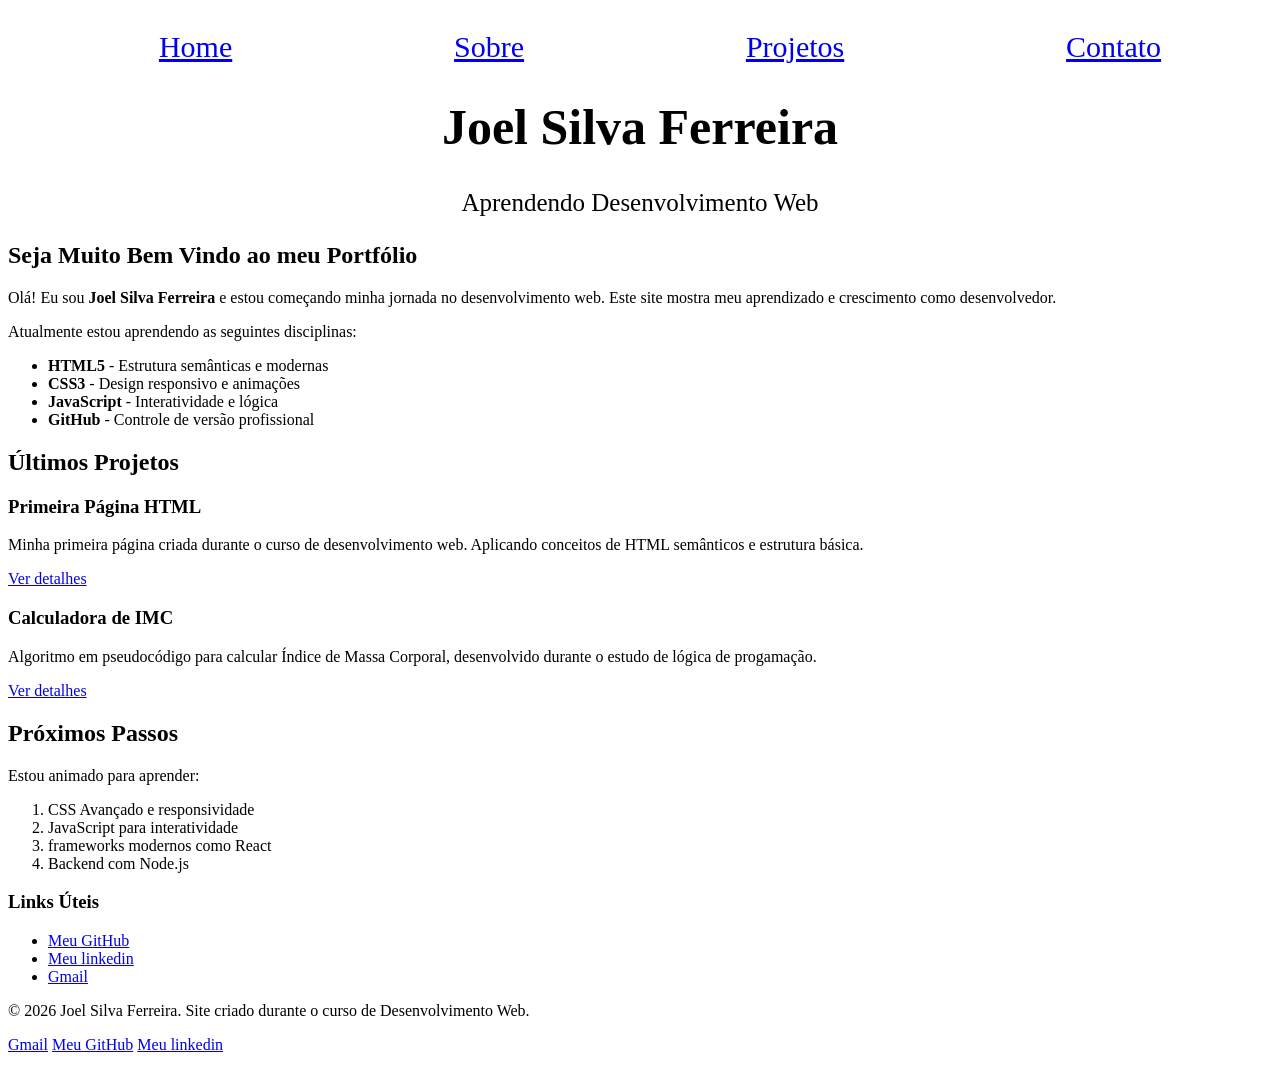
==== index.html @ b9bbbf3c "Add files via upload" ====
<!DOCTYPE html>
<html lang="pt-BR">
<head>
    <meta charset="UTF-8">
    <meta name="viewport" content="width=device-width, initial-scale=1.0">
    <title>Meu portfólio</title>
    <link rel="stylesheet" href="./styles.css">
</head>
<body>
  <header>
   
      <nav>
     <ul>
        <li><a href="index.html">Home</a></li>

        <li><a href="sobre.html">Sobre</a></li>

        <li><a href="projetos.html">Projetos</a></li>

        <li><a href="contato.html">Contato</a></li>

    </ul>
   </nav>
   
    <h1>Joel Silva Ferreira</h1>
    <p>Aprendendo Desenvolvimento Web</p>
  </header>
  
  <main>
    <section class="portfolio">
        <h2>Seja Muito Bem Vindo ao meu Portfólio</h2>
        <p>Olá! Eu sou <strong>Joel Silva Ferreira</strong> e estou começando minha jornada no desenvolvimento web. Este site mostra meu aprendizado e crescimento como desenvolvedor.</p>
        
        <p>Atualmente estou aprendendo as seguintes disciplinas:</p>
        <ul>
            <li><strong>HTML5</strong> - Estrutura semânticas e modernas</li>

            <li><strong>CSS3</strong> - Design responsivo e animações</li>

            <li><strong>JavaScript</strong> - Interatividade e lógica</li>

            <li><strong>GitHub</strong> - Controle de versão profissional</li>
        </ul>
    </section>

    <section>
        <h2>Últimos Projetos</h2>
        <article>
            <h3>Primeira Página HTML</h3>
            <p>Minha primeira página criada durante o curso de desenvolvimento web. Aplicando conceitos de HTML semânticos e estrutura básica.</p>
           
            <p><a href="projetos.html#projeto1">Ver detalhes</a></p>
        </article>
        <article>
            <h3>Calculadora de IMC</h3>
            <p>Algoritmo em pseudocódigo para calcular Índice de Massa Corporal, desenvolvido durante o estudo de lógica de progamação.</p>
            <p><a href="projetos.html#projetos2">Ver detalhes</a></p>
        </article>
    </section>
    <section>
        <h2>Próximos Passos</h2>
        <p>Estou animado para aprender:</p>
        <ol>
            <li>CSS Avançado e responsividade</li>
            <li>JavaScript para interatividade</li>
            <li>frameworks modernos como React</li>
            <li>Backend com Node.js</li>
        </ol>
    </section>
  </main>
  <aside>
    <h3>Links Úteis</h3>
    <nav>
        <ul>
            <li><a href="https://github.com/joel-silva-design" target="_blank">Meu GitHub</a></li>

            <li><a href="https://www.linkedin.com/in/joel-silva-778545225/" target="_blank">Meu linkedin</a></li>
           
            <li> <a href="mailto:joel09.silva.js@gmailcom" target="_blank">Gmail</a></li>
        </ul>
    </nav>
  </aside>
  <footer>
    <p>&copy; 2026 Joel Silva Ferreira. Site criado durante o curso de Desenvolvimento Web.</p>
    <p>
        <a href="mailto:joel09.silva.js@gmailcom" target="_blank">Gmail</a>
       
        <a href="https://github.com/joel-silva-design" target="_blank">Meu GitHub</a>

        <a href="https://www.linkedin.com/in/joel-silva-778545225/" target="_blank">Meu linkedin</a>
    </p>
  </footer>
</body>
</html>
---- styles.css ----
header h1{
    display: flex;
    justify-content: center;
    font-size: 50px;
    border-top: 5px;
}
header p{
    display: flex;
    justify-content: center;
    font-size: 25px;
}

header ul{
    display: flex;
    justify-content: space-around;
    font-size: 30px;
    :hover{color: red;}
    list-style: none;
    
}
.portfolio ul{
  display: flex;
  flex-direction: column;
}
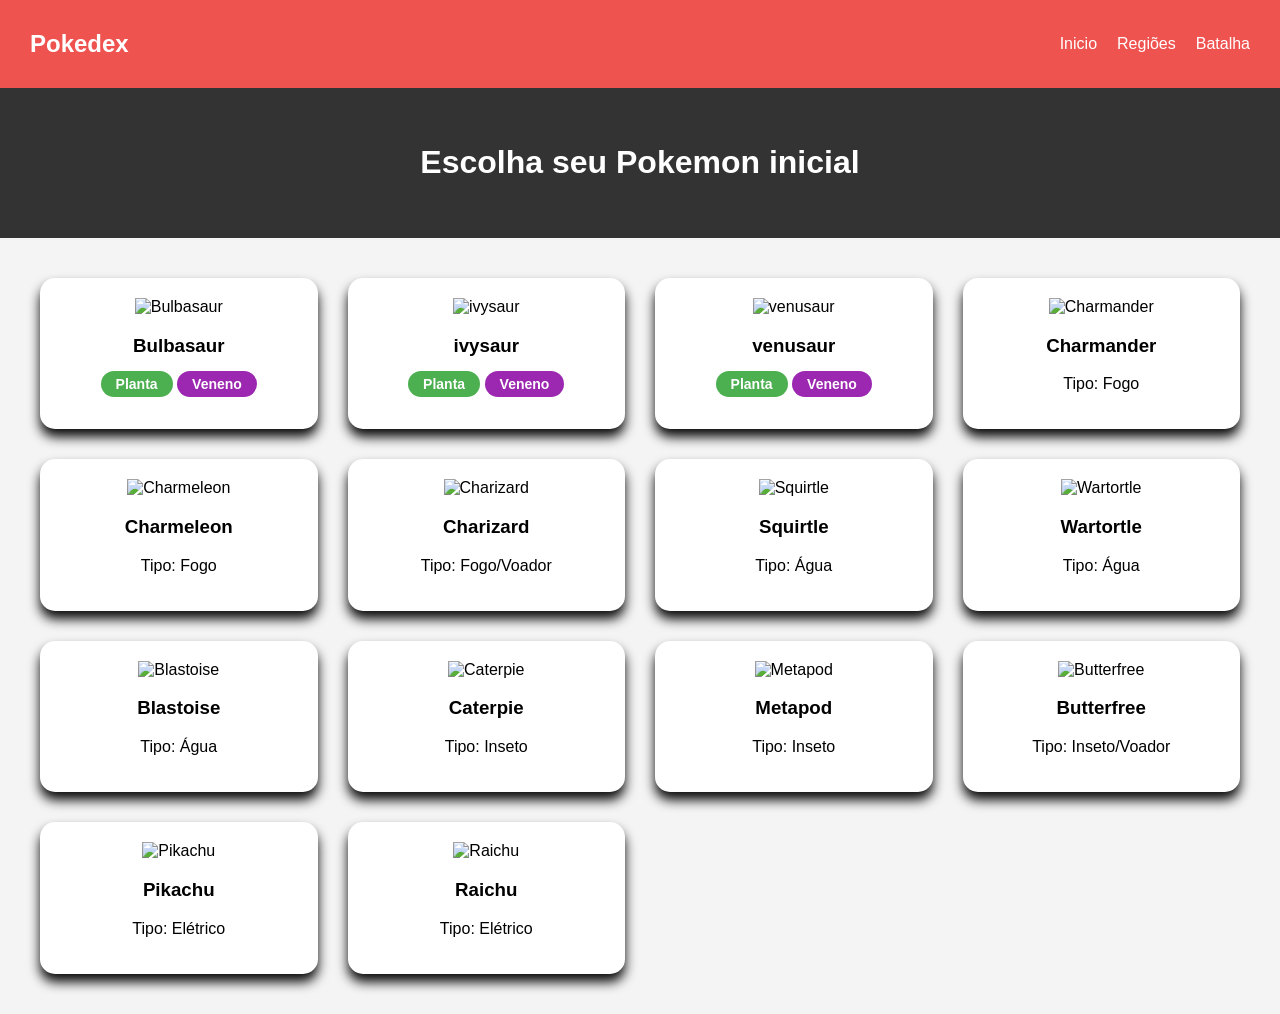
==== commit 9670ab54: "Add files via upload" ====
--- a/index.html
+++ b/index.html
@@ -3,92 +3,120 @@
 <head>
     <meta charset="UTF-8">
     <meta name="viewport" content="width=device-width, initial-scale=1.0">
-    <title>Meu portfólio</title>
+    <title>Minha Pokedex</title>
     <link rel="stylesheet" href="./styles.css">
 </head>
 <body>
-  <header>
-   
-      <nav>
-     <ul>
-        <li><a href="index.html">Home</a></li>
-
-        <li><a href="sobre.html">Sobre</a></li>
-
-        <li><a href="projetos.html">Projetos</a></li>
-
-        <li><a href="contato.html">Contato</a></li>
-
-    </ul>
-   </nav>
-   
-    <h1>Joel Silva Ferreira</h1>
-    <p>Aprendendo Desenvolvimento Web</p>
-  </header>
-  
-  <main>
-    <section class="portfolio">
-        <h2>Seja Muito Bem Vindo ao meu Portfólio</h2>
-        <p>Olá! Eu sou <strong>Joel Silva Ferreira</strong> e estou começando minha jornada no desenvolvimento web. Este site mostra meu aprendizado e crescimento como desenvolvedor.</p>
-        
-        <p>Atualmente estou aprendendo as seguintes disciplinas:</p>
+    <nav class="menu">
+    <H2>Pokedex</H2>
         <ul>
-            <li><strong>HTML5</strong> - Estrutura semânticas e modernas</li>
-
-            <li><strong>CSS3</strong> - Design responsivo e animações</li>
-
-            <li><strong>JavaScript</strong> - Interatividade e lógica</li>
-
-            <li><strong>GitHub</strong> - Controle de versão profissional</li>
-        </ul>
-    </section>
-
-    <section>
-        <h2>Últimos Projetos</h2>
-        <article>
-            <h3>Primeira Página HTML</h3>
-            <p>Minha primeira página criada durante o curso de desenvolvimento web. Aplicando conceitos de HTML semânticos e estrutura básica.</p>
-           
-            <p><a href="projetos.html#projeto1">Ver detalhes</a></p>
-        </article>
-        <article>
-            <h3>Calculadora de IMC</h3>
-            <p>Algoritmo em pseudocódigo para calcular Índice de Massa Corporal, desenvolvido durante o estudo de lógica de progamação.</p>
-            <p><a href="projetos.html#projetos2">Ver detalhes</a></p>
-        </article>
-    </section>
-    <section>
-        <h2>Próximos Passos</h2>
-        <p>Estou animado para aprender:</p>
-        <ol>
-            <li>CSS Avançado e responsividade</li>
-            <li>JavaScript para interatividade</li>
-            <li>frameworks modernos como React</li>
-            <li>Backend com Node.js</li>
-        </ol>
-    </section>
-  </main>
-  <aside>
-    <h3>Links Úteis</h3>
-    <nav>
-        <ul>
-            <li><a href="https://github.com/joel-silva-design" target="_blank">Meu GitHub</a></li>
-
-            <li><a href="https://www.linkedin.com/in/joel-silva-778545225/" target="_blank">Meu linkedin</a></li>
-           
-            <li> <a href="mailto:joel09.silva.js@gmailcom" target="_blank">Gmail</a></li>
+            <li>Inicio</li>
+            <li>Regiões</li>
+            <li>Batalha</li>
         </ul>
     </nav>
-  </aside>
-  <footer>
-    <p>&copy; 2026 Joel Silva Ferreira. Site criado durante o curso de Desenvolvimento Web.</p>
-    <p>
-        <a href="mailto:joel09.silva.js@gmailcom" target="_blank">Gmail</a>
-       
-        <a href="https://github.com/joel-silva-design" target="_blank">Meu GitHub</a>
 
-        <a href="https://www.linkedin.com/in/joel-silva-778545225/" target="_blank">Meu linkedin</a>
-    </p>
-  </footer>
+    <header class="capa">
+        <h1>Escolha seu Pokemon 
+            inicial</h1>
+    </header>
+
+    <main class="galeria-pokemon">
+
+        <div class="cartao">
+            <img src="https://raw.githubusercontent.com/PokeAPI/sprites/master/sprites/pokemon/other/official-artwork/1.png" alt="Bulbasaur" width="150">
+            <h3>Bulbasaur</h3>
+            <div class="Tipos">
+                <span class="badge planta">Planta</span>
+                <span class="badge veneno">Veneno</span>
+            </div>
+        </div>
+        
+        <div class="cartao evolucao">
+            <img src="https://raw.githubusercontent.com/PokeAPI/sprites/master/sprites/pokemon/other/official-artwork/2.png" alt="ivysaur" width="150">
+            <h3>ivysaur</h3>
+              <div class="Tipos">
+                <span class="badge planta">Planta</span>
+                <span class="badge veneno">Veneno</span>
+            </div>
+
+        </div>
+
+        <div class="cartao evolucao">
+            <img src="https://raw.githubusercontent.com/PokeAPI/sprites/master/sprites/pokemon/other/official-artwork/3.png" alt="venusaur" width="150">
+            <h3>venusaur</h3>
+              <div class="Tipos">
+                <span class="badge planta">Planta</span>
+                <span class="badge veneno">Veneno</span>
+            </div>
+        </div>
+
+        <div class="cartao">
+            <img src="https://raw.githubusercontent.com/PokeAPI/sprites/master/sprites/pokemon/other/official-artwork/4.png" alt="Charmander" width="150">
+            <h3>Charmander</h3>
+            <p>Tipo: Fogo</p>
+        </div>
+
+        <div class="cartao">
+            <img src="https://raw.githubusercontent.com/PokeAPI/sprites/master/sprites/pokemon/other/official-artwork/5.png" alt="Charmeleon" width="150">
+            <h3>Charmeleon</h3>
+            <p>Tipo: Fogo</p>
+        </div>
+
+        <div class="cartao">
+            <img src="https://raw.githubusercontent.com/PokeAPI/sprites/master/sprites/pokemon/other/official-artwork/6.png" alt="Charizard" width="150">
+            <h3>Charizard</h3>
+            <p>Tipo: Fogo/Voador</p>
+        </div>
+
+        <div class="cartao">
+            <img src="https://raw.githubusercontent.com/PokeAPI/sprites/master/sprites/pokemon/other/official-artwork/7.png" alt="Squirtle" width="150">
+            <h3>Squirtle</h3>
+            <p>Tipo: Água</p>
+        </div>
+
+        <div class="cartao">
+            <img src="https://raw.githubusercontent.com/PokeAPI/sprites/master/sprites/pokemon/other/official-artwork/8.png" alt="Wartortle" width="150">
+            <h3>Wartortle</h3>
+            <p>Tipo: Água</p>
+        </div>
+
+        <div class="cartao">
+            <img src="https://raw.githubusercontent.com/PokeAPI/sprites/master/sprites/pokemon/other/official-artwork/9.png" alt="Blastoise" width="150">
+            <h3>Blastoise</h3>
+            <p>Tipo: Água</p>
+        </div>
+
+        <div class="cartao">
+            <img src="https://raw.githubusercontent.com/PokeAPI/sprites/master/sprites/pokemon/other/official-artwork/10.png" alt="Caterpie" width="150">
+            <h3>Caterpie</h3>
+            <p>Tipo: Inseto</p>
+        </div>
+
+        <div class="cartao">
+            <img src="https://raw.githubusercontent.com/PokeAPI/sprites/master/sprites/pokemon/other/official-artwork/11.png" alt="Metapod" width="150">
+            <h3>Metapod</h3>
+            <p>Tipo: Inseto</p>
+        </div>
+
+        <div class="cartao">
+            <img src="https://raw.githubusercontent.com/PokeAPI/sprites/master/sprites/pokemon/other/official-artwork/12.png" alt="Butterfree" width="150">
+            <h3>Butterfree</h3>
+            <p>Tipo: Inseto/Voador</p>
+        </div>
+
+        <div class="cartao">
+            <img src="https://raw.githubusercontent.com/PokeAPI/sprites/master/sprites/pokemon/other/official-artwork/25.png" alt="Pikachu" width="150">
+            <h3>Pikachu</h3>
+            <p>Tipo: Elétrico</p>
+        </div>
+
+        <div class="cartao">
+            <img src="https://raw.githubusercontent.com/PokeAPI/sprites/master/sprites/pokemon/other/official-artwork/26.png" alt="Raichu" width="150">
+            <h3>Raichu</h3>
+            <p>Tipo: Elétrico</p>
+        </div>
+
+    </main>
 </body>
 </html>
--- a/styles.css
+++ b/styles.css
@@ -1,24 +1,67 @@
-header h1{
+body{
+    font-family: Arial, Helvetica, sans-serif;
+    margin: 0;
+    background-color: #f4f4f4;
+}
+.menu {
+    background-color: #ef5350;
+    color:white;
+    padding: 10px 30px;
+    display: flex;
+    justify-content: space-between;
+    align-items: center;
+}
+
+.menu ul {
+    display: flex;
+    gap: 20px;
+    list-style: none;
+}
+
+.capa {
+    background-color: #333;
+    color: white;
+    height: 150px;
     display: flex;
     justify-content: center;
-    font-size: 50px;
-    border-top: 5px;
+    align-items: center;
 }
-header p{
+
+.galeria-pokemon {
+    padding: 40px;
+    display: grid;
+    grid-template-columns: repeat(auto-fit, minmax(250px, 1fr));
+    gap: 30px;
+}
+
+.cartao {
+    background-color: white;
+    border-radius: 15px;
+    padding: 20px;
+    text-align: center;
+    box-shadow: 0 8px 12px rgba(10, 10, 10, 1);
+   
+}
+
+.tipos {
     display: flex;
     justify-content: center;
-    font-size: 25px;
+    gap: 10px;
+    margin-top: 15px;
 }
 
-header ul{
-    display: flex;
-    justify-content: space-around;
-    font-size: 30px;
-    :hover{color: red;}
-    list-style: none;
-    
+.badge {
+    padding: 5px 15px;
+    border-radius: 20px;
+    color: white;
+    font-size: 14px;
+    font-weight: bold;
 }
-.portfolio ul{
-  display: flex;
-  flex-direction: column;
-} +
+.planta {
+    background-color: #4CAF50;
+}
+
+.veneno {
+    background-color: #9C27B0;
+}
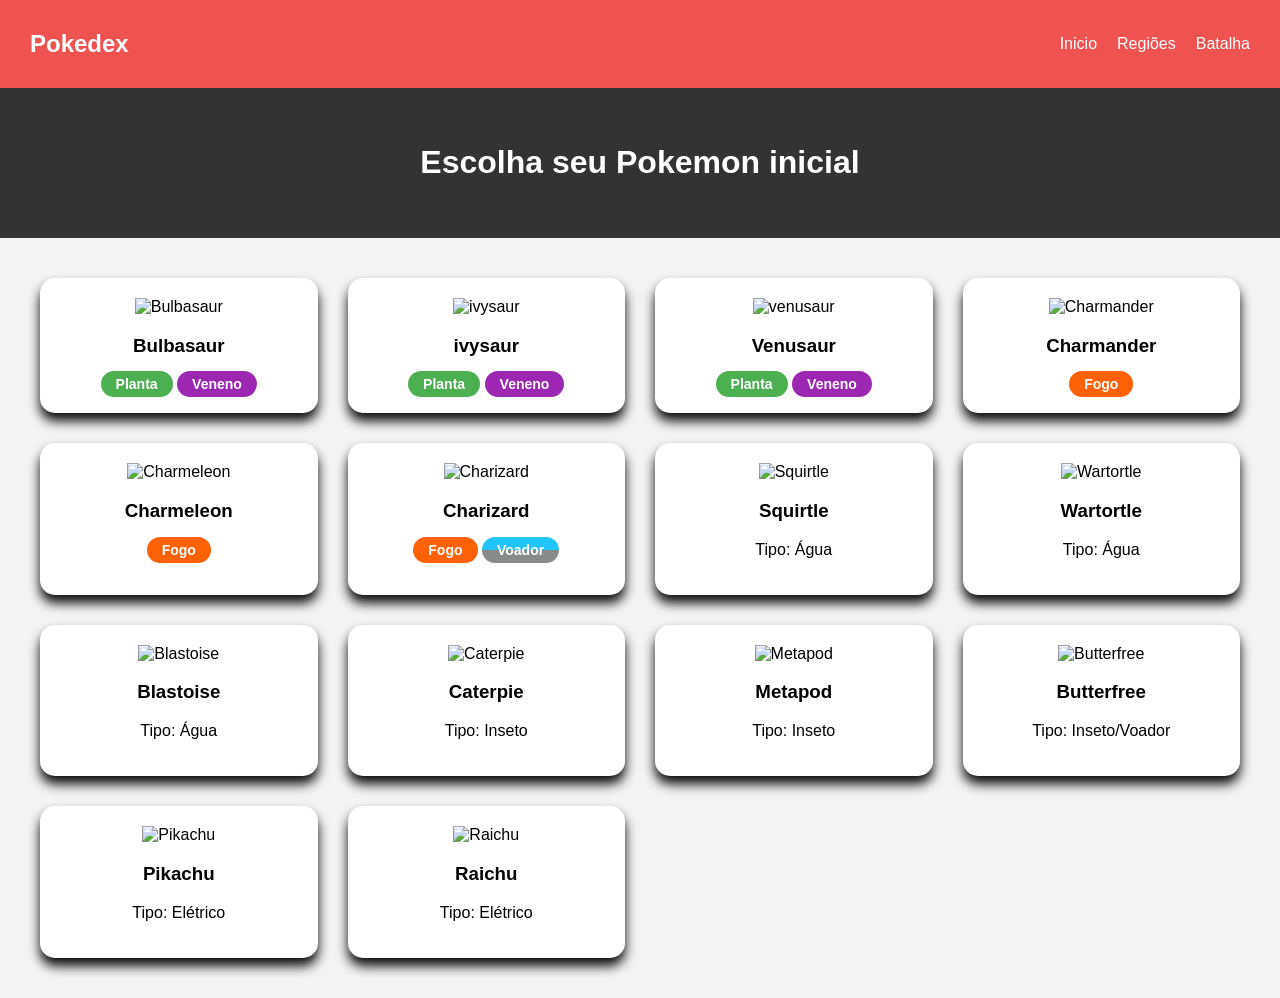
==== commit 9555f572: "Add files via upload" ====
--- a/index.html
+++ b/index.html
@@ -44,7 +44,7 @@
 
         <div class="cartao evolucao">
             <img src="https://raw.githubusercontent.com/PokeAPI/sprites/master/sprites/pokemon/other/official-artwork/3.png" alt="venusaur" width="150">
-            <h3>venusaur</h3>
+            <h3>Venusaur</h3>
               <div class="Tipos">
                 <span class="badge planta">Planta</span>
                 <span class="badge veneno">Veneno</span>
@@ -54,19 +54,26 @@
         <div class="cartao">
             <img src="https://raw.githubusercontent.com/PokeAPI/sprites/master/sprites/pokemon/other/official-artwork/4.png" alt="Charmander" width="150">
             <h3>Charmander</h3>
-            <p>Tipo: Fogo</p>
+            <div class="Tipos">
+                <span class="badge fogo">Fogo</span>
+            </div>
         </div>
 
         <div class="cartao">
             <img src="https://raw.githubusercontent.com/PokeAPI/sprites/master/sprites/pokemon/other/official-artwork/5.png" alt="Charmeleon" width="150">
             <h3>Charmeleon</h3>
-            <p>Tipo: Fogo</p>
+            <div class="Tipos">
+                <span class="badge fogo">Fogo</span>
+            </div>
         </div>
 
         <div class="cartao">
             <img src="https://raw.githubusercontent.com/PokeAPI/sprites/master/sprites/pokemon/other/official-artwork/6.png" alt="Charizard" width="150">
             <h3>Charizard</h3>
-            <p>Tipo: Fogo/Voador</p>
+            <div class="Tipos">
+                <span class="badge fogo">Fogo</span>
+                <span class="badge voador">Voador</span>
+            </div>
         </div>
 
         <div class="cartao">
--- a/styles.css
+++ b/styles.css
@@ -64,4 +64,12 @@
 
 .veneno {
     background-color: #9C27B0;
-}+}
+
+.fogo {
+    background-color: #ff6106;
+}
+
+.voador{
+     background: linear-gradient(to bottom, #21c5f7 50%, #898a8a 50%);
+}
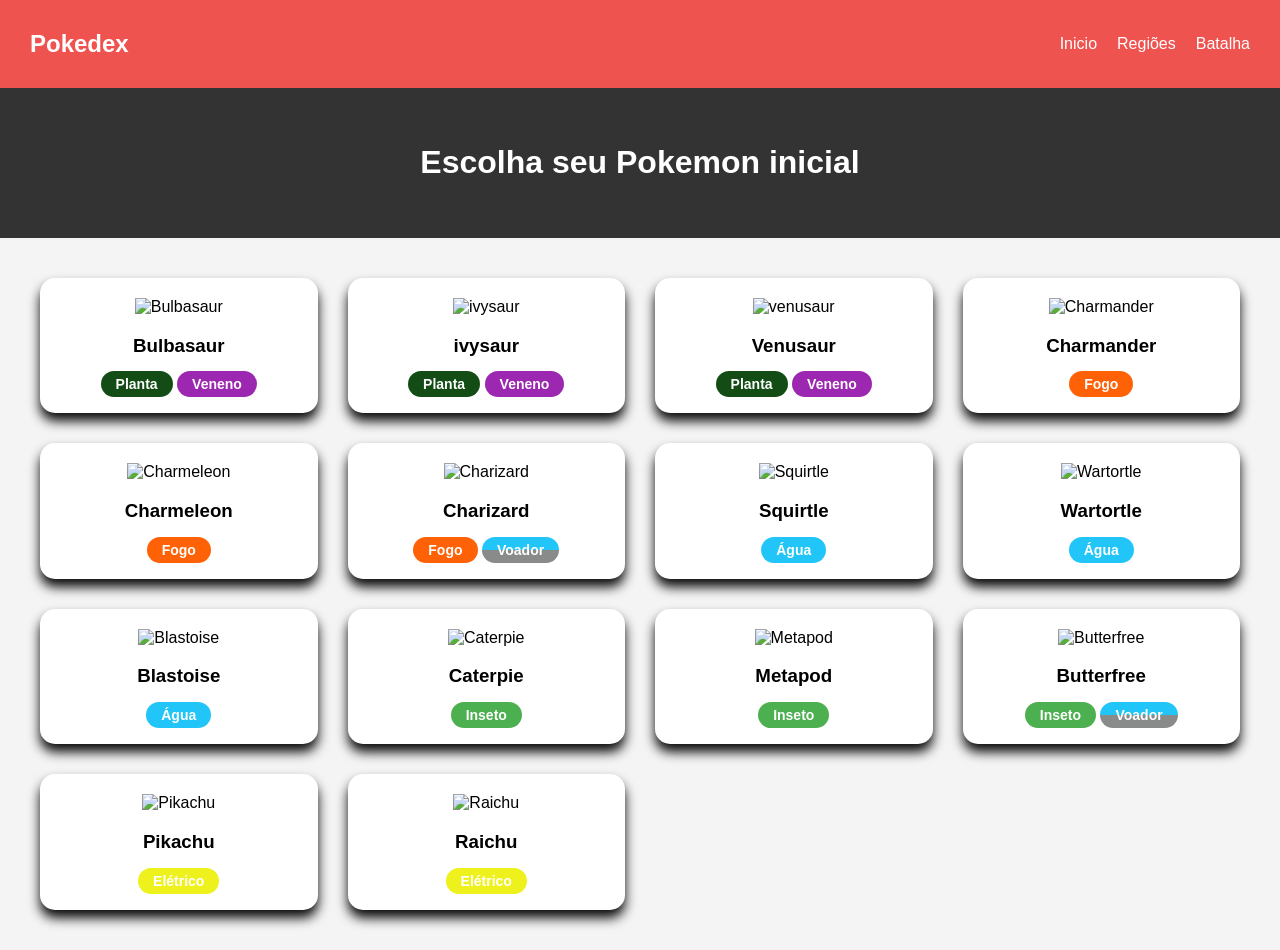
==== commit 7c7ea2ed: "Add files via upload" ====
--- a/index.html
+++ b/index.html
@@ -22,7 +22,7 @@
     </header>
 
     <main class="galeria-pokemon">
-
+    
         <div class="cartao">
             <img src="https://raw.githubusercontent.com/PokeAPI/sprites/master/sprites/pokemon/other/official-artwork/1.png" alt="Bulbasaur" width="150">
             <h3>Bulbasaur</h3>
@@ -79,49 +79,64 @@
         <div class="cartao">
             <img src="https://raw.githubusercontent.com/PokeAPI/sprites/master/sprites/pokemon/other/official-artwork/7.png" alt="Squirtle" width="150">
             <h3>Squirtle</h3>
-            <p>Tipo: Água</p>
+            <div class="Tipos">
+                <span class="badge agua">Água</span>
+            </div>
         </div>
 
         <div class="cartao">
             <img src="https://raw.githubusercontent.com/PokeAPI/sprites/master/sprites/pokemon/other/official-artwork/8.png" alt="Wartortle" width="150">
             <h3>Wartortle</h3>
-            <p>Tipo: Água</p>
+            <div class="Tipos">
+                <span class="badge agua">Água</span>
+            </div>
         </div>
 
         <div class="cartao">
             <img src="https://raw.githubusercontent.com/PokeAPI/sprites/master/sprites/pokemon/other/official-artwork/9.png" alt="Blastoise" width="150">
             <h3>Blastoise</h3>
-            <p>Tipo: Água</p>
+            <div class="Tipos">
+                <span class="badge agua">Água</span>
+            </div>
         </div>
 
         <div class="cartao">
             <img src="https://raw.githubusercontent.com/PokeAPI/sprites/master/sprites/pokemon/other/official-artwork/10.png" alt="Caterpie" width="150">
             <h3>Caterpie</h3>
-            <p>Tipo: Inseto</p>
+            <div class="Tipos">
+                <span class="badge inseto">Inseto</span>
+            </div>
         </div>
 
         <div class="cartao">
             <img src="https://raw.githubusercontent.com/PokeAPI/sprites/master/sprites/pokemon/other/official-artwork/11.png" alt="Metapod" width="150">
             <h3>Metapod</h3>
-            <p>Tipo: Inseto</p>
+            <div class="Tipos">
+                <span class="badge inseto">Inseto</span>
+            </div>
         </div>
 
         <div class="cartao">
             <img src="https://raw.githubusercontent.com/PokeAPI/sprites/master/sprites/pokemon/other/official-artwork/12.png" alt="Butterfree" width="150">
             <h3>Butterfree</h3>
-            <p>Tipo: Inseto/Voador</p>
+            <div class="Tipos">
+                <span class="badge inseto">Inseto</span>
+                <span class="badge voador">Voador</span>
+            </div>
         </div>
 
         <div class="cartao">
             <img src="https://raw.githubusercontent.com/PokeAPI/sprites/master/sprites/pokemon/other/official-artwork/25.png" alt="Pikachu" width="150">
             <h3>Pikachu</h3>
-            <p>Tipo: Elétrico</p>
+            <div class="Tipos">
+                <span class="badge eletrico">Elétrico</span>
+            </div>
         </div>
 
         <div class="cartao">
             <img src="https://raw.githubusercontent.com/PokeAPI/sprites/master/sprites/pokemon/other/official-artwork/26.png" alt="Raichu" width="150">
             <h3>Raichu</h3>
-            <p>Tipo: Elétrico</p>
+            <span class="badge eletrico">Elétrico</span>
         </div>
 
     </main>
--- a/styles.css
+++ b/styles.css
@@ -40,7 +40,6 @@
     padding: 20px;
     text-align: center;
     box-shadow: 0 8px 12px rgba(10, 10, 10, 1);
-   
 }
 
 .tipos {
@@ -59,7 +58,7 @@
 }
 
 .planta {
-    background-color: #4CAF50;
+    background-color: #134d15;
 }
 
 .veneno {
@@ -73,3 +72,15 @@
 .voador{
      background: linear-gradient(to bottom, #21c5f7 50%, #898a8a 50%);
 }
+
+.agua{
+    background-color: #21c5f7;
+}
+
+.inseto{
+    background-color: #4CAF50;
+}
+
+.eletrico{
+    background-color: #eef11b;
+}
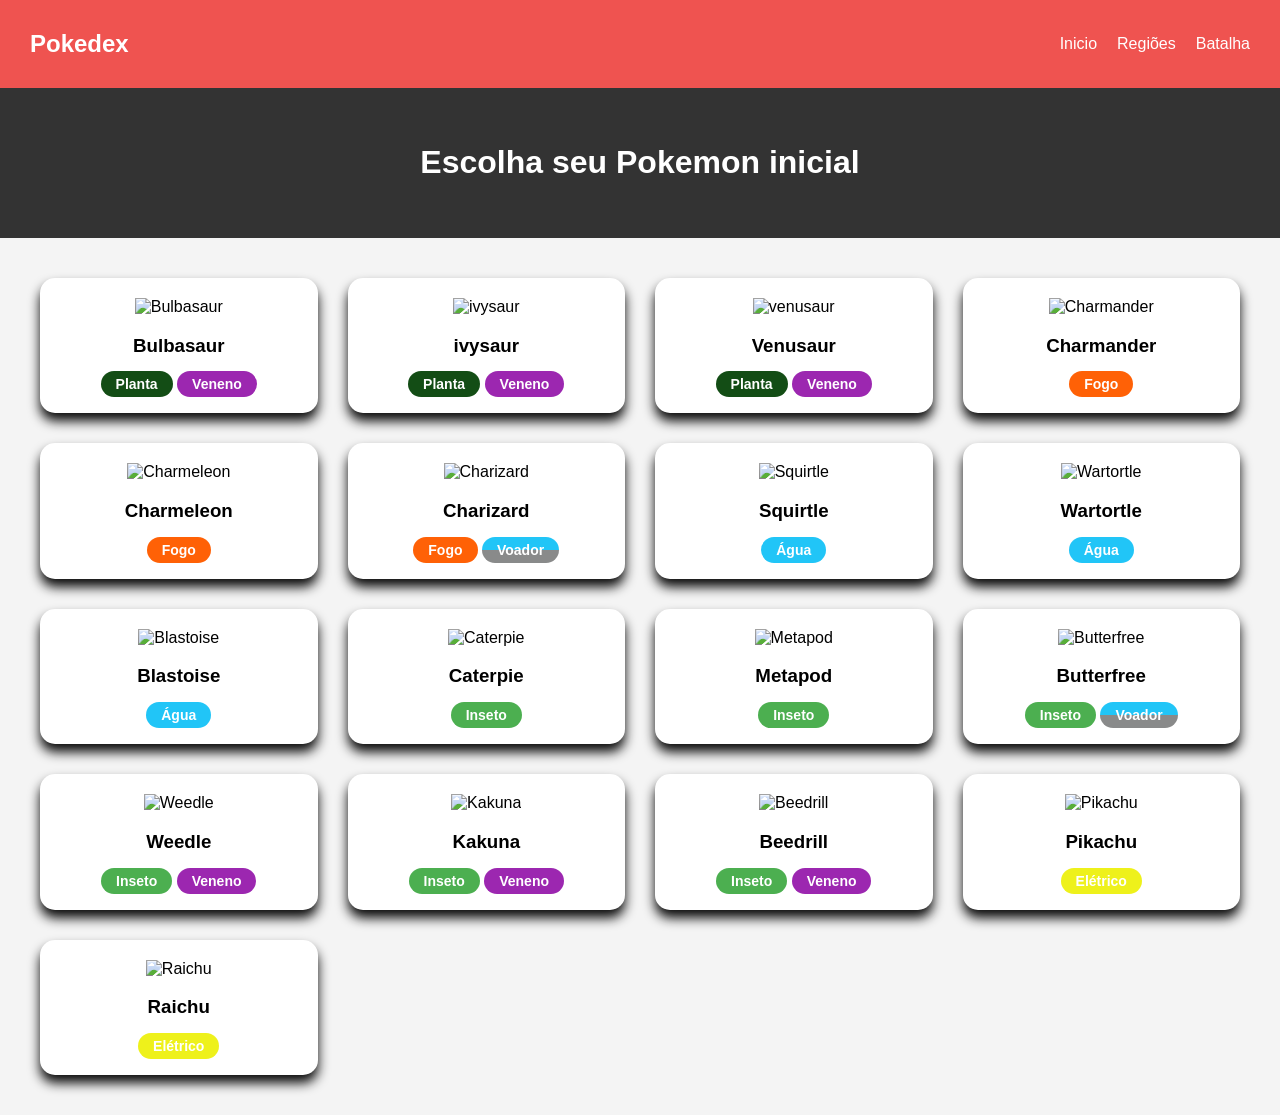
==== commit 8c8ce9ee: "Add files via upload" ====
--- a/index.html
+++ b/index.html
@@ -13,7 +13,7 @@
             <li>Inicio</li>
             <li>Regiões</li>
             <li>Batalha</li>
-        </ul>
+        </ul> 
     </nav>
 
     <header class="capa">
@@ -22,7 +22,6 @@
     </header>
 
     <main class="galeria-pokemon">
-    
         <div class="cartao">
             <img src="https://raw.githubusercontent.com/PokeAPI/sprites/master/sprites/pokemon/other/official-artwork/1.png" alt="Bulbasaur" width="150">
             <h3>Bulbasaur</h3>
@@ -31,7 +30,7 @@
                 <span class="badge veneno">Veneno</span>
             </div>
         </div>
-        
+
         <div class="cartao evolucao">
             <img src="https://raw.githubusercontent.com/PokeAPI/sprites/master/sprites/pokemon/other/official-artwork/2.png" alt="ivysaur" width="150">
             <h3>ivysaur</h3>
@@ -75,7 +74,6 @@
                 <span class="badge voador">Voador</span>
             </div>
         </div>
-
         <div class="cartao">
             <img src="https://raw.githubusercontent.com/PokeAPI/sprites/master/sprites/pokemon/other/official-artwork/7.png" alt="Squirtle" width="150">
             <h3>Squirtle</h3>
@@ -126,6 +124,31 @@
         </div>
 
         <div class="cartao">
+            <img src="https://raw.githubusercontent.com/PokeAPI/sprites/master/sprites/pokemon/other/official-artwork/13.png" alt="Weedle" width="150">
+            <h3>Weedle</h3>
+            <div class="Tipos">
+                <span class="badge inseto">Inseto</span>
+                <span class="badge veneno">Veneno</span>
+            </div>
+        </div>
+        <div class="cartao">
+            <img src="https://raw.githubusercontent.com/PokeAPI/sprites/master/sprites/pokemon/other/official-artwork/14.png" alt="Kakuna" width="150">
+            <h3>Kakuna</h3>
+            <div class="Tipos">
+                <span class="badge inseto">Inseto</span>
+                <span class="badge veneno">Veneno</span>
+            </div>
+        </div>
+        <div class="cartao">
+            <img src="https://raw.githubusercontent.com/PokeAPI/sprites/master/sprites/pokemon/other/official-artwork/15.png" alt="Beedrill" width="150">
+            <h3>Beedrill</h3>
+            <div class="Tipos">
+                <span class="badge inseto">Inseto</span>
+                <span class="badge veneno">Veneno</span>
+            </div>
+        </div>
+
+        <div class="cartao">
             <img src="https://raw.githubusercontent.com/PokeAPI/sprites/master/sprites/pokemon/other/official-artwork/25.png" alt="Pikachu" width="150">
             <h3>Pikachu</h3>
             <div class="Tipos">
@@ -138,7 +161,6 @@
             <h3>Raichu</h3>
             <span class="badge eletrico">Elétrico</span>
         </div>
-
     </main>
 </body>
 </html>
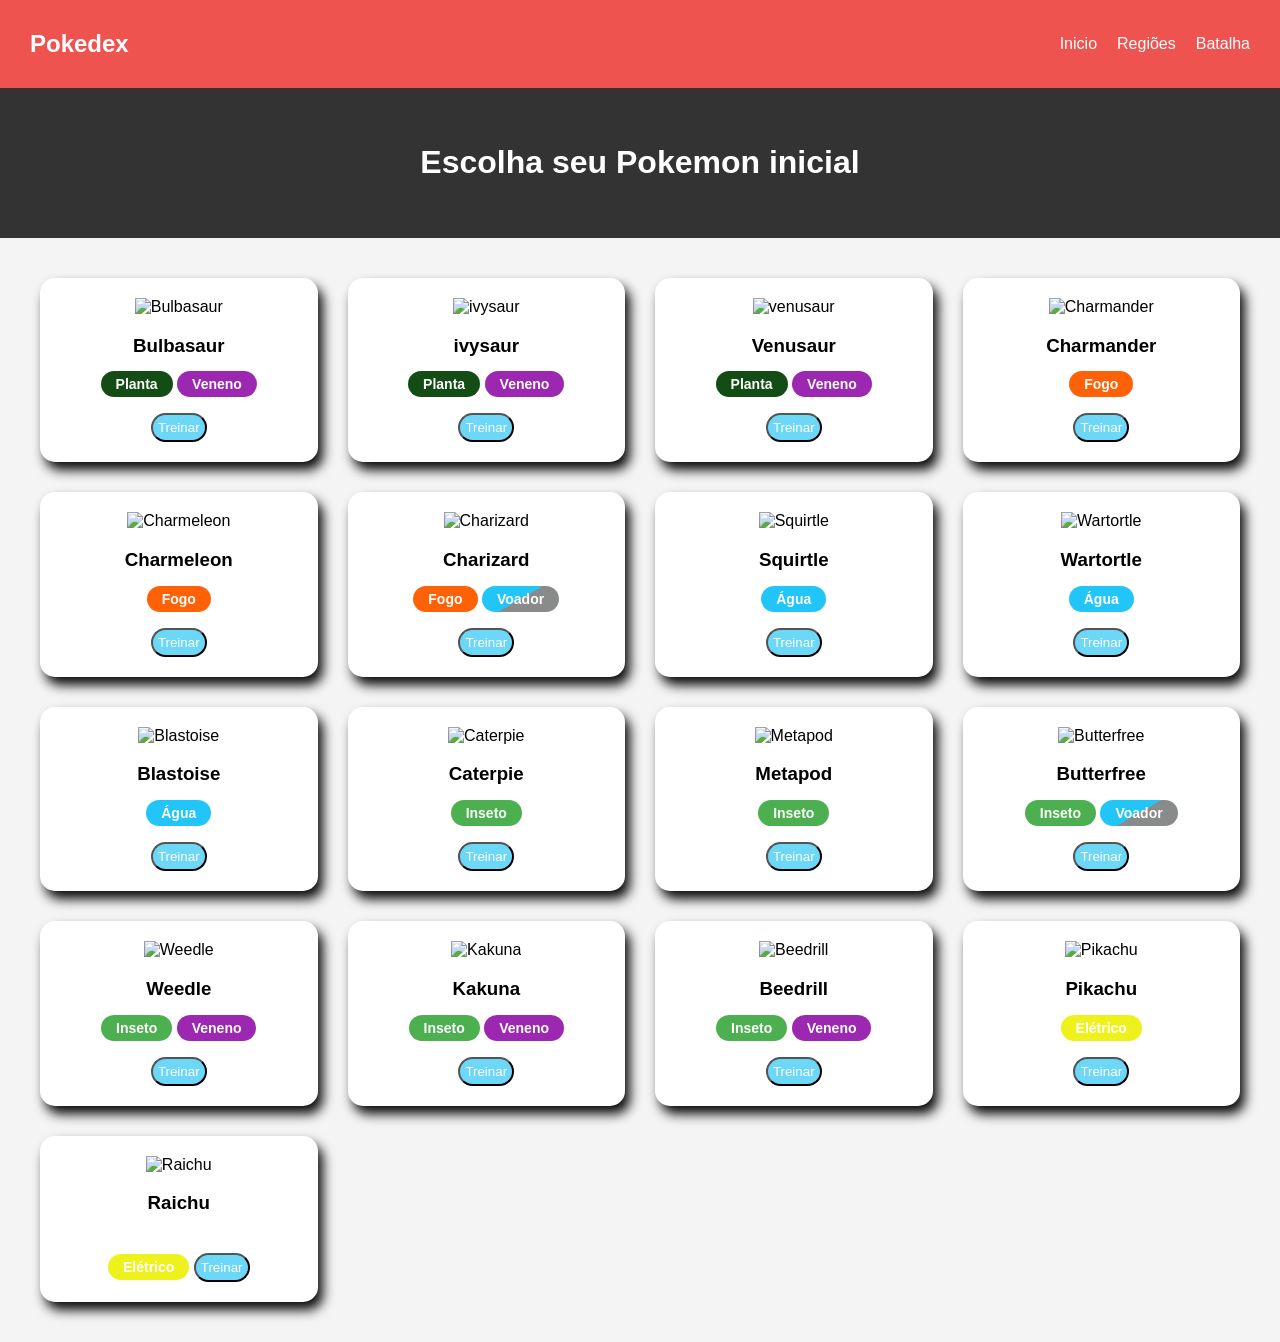
==== commit e7d8a357: "Add files via upload" ====
--- a/index.html
+++ b/index.html
@@ -13,7 +13,8 @@
             <li>Inicio</li>
             <li>Regiões</li>
             <li>Batalha</li>
-        </ul> 
+        </ul>
+    
     </nav>
 
     <header class="capa">
@@ -21,7 +22,7 @@
             inicial</h1>
     </header>
 
-    <main class="galeria-pokemon">
+    <main class="galeria-pokemon">  
         <div class="cartao">
             <img src="https://raw.githubusercontent.com/PokeAPI/sprites/master/sprites/pokemon/other/official-artwork/1.png" alt="Bulbasaur" width="150">
             <h3>Bulbasaur</h3>
@@ -29,33 +30,38 @@
                 <span class="badge planta">Planta</span>
                 <span class="badge veneno">Veneno</span>
             </div>
+            <button class="btn-treinar">Treinar</button>
         </div>
+           
+            <div class="cartao">
+                <img src="https://raw.githubusercontent.com/PokeAPI/sprites/master/sprites/pokemon/other/official-artwork/2.png" alt="ivysaur" width="150">
+                <h3>ivysaur</h3>
+                <div class="Tipos">
+                    <span class="badge planta">Planta</span>
+                    <span class="badge veneno">Veneno</span>
+                </div>
+                <button class="btn-treinar">Treinar</button>
 
-        <div class="cartao evolucao">
-            <img src="https://raw.githubusercontent.com/PokeAPI/sprites/master/sprites/pokemon/other/official-artwork/2.png" alt="ivysaur" width="150">
-            <h3>ivysaur</h3>
-              <div class="Tipos">
-                <span class="badge planta">Planta</span>
-                <span class="badge veneno">Veneno</span>
             </div>
 
-        </div>
-
-        <div class="cartao evolucao">
-            <img src="https://raw.githubusercontent.com/PokeAPI/sprites/master/sprites/pokemon/other/official-artwork/3.png" alt="venusaur" width="150">
-            <h3>Venusaur</h3>
-              <div class="Tipos">
-                <span class="badge planta">Planta</span>
-                <span class="badge veneno">Veneno</span>
+            <div class="cartao">
+                <img src="https://raw.githubusercontent.com/PokeAPI/sprites/master/sprites/pokemon/other/official-artwork/3.png" alt="venusaur" width="150">
+                <h3>Venusaur</h3>
+                <div class="Tipos">
+                    <span class="badge planta">Planta</span>
+                    <span class="badge veneno">Veneno</span>
+                </div>
+                <button class="btn-treinar">Treinar</button>
+        
             </div>
-        </div>
-
+        
         <div class="cartao">
             <img src="https://raw.githubusercontent.com/PokeAPI/sprites/master/sprites/pokemon/other/official-artwork/4.png" alt="Charmander" width="150">
             <h3>Charmander</h3>
             <div class="Tipos">
                 <span class="badge fogo">Fogo</span>
             </div>
+            <button class="btn-treinar">Treinar</button>
         </div>
 
         <div class="cartao">
@@ -64,15 +70,17 @@
             <div class="Tipos">
                 <span class="badge fogo">Fogo</span>
             </div>
+            <button class="btn-treinar">Treinar</button>
         </div>
 
-        <div class="cartao">
+        <div class="cartao voar">
             <img src="https://raw.githubusercontent.com/PokeAPI/sprites/master/sprites/pokemon/other/official-artwork/6.png" alt="Charizard" width="150">
             <h3>Charizard</h3>
             <div class="Tipos">
                 <span class="badge fogo">Fogo</span>
                 <span class="badge voador">Voador</span>
             </div>
+            <button class="btn-treinar">Treinar</button>
         </div>
         <div class="cartao">
             <img src="https://raw.githubusercontent.com/PokeAPI/sprites/master/sprites/pokemon/other/official-artwork/7.png" alt="Squirtle" width="150">
@@ -80,6 +88,7 @@
             <div class="Tipos">
                 <span class="badge agua">Água</span>
             </div>
+            <button class="btn-treinar">Treinar</button>
         </div>
 
         <div class="cartao">
@@ -88,6 +97,7 @@
             <div class="Tipos">
                 <span class="badge agua">Água</span>
             </div>
+            <button class="btn-treinar">Treinar</button>
         </div>
 
         <div class="cartao">
@@ -96,6 +106,7 @@
             <div class="Tipos">
                 <span class="badge agua">Água</span>
             </div>
+            <button class="btn-treinar">Treinar</button>
         </div>
 
         <div class="cartao">
@@ -104,6 +115,7 @@
             <div class="Tipos">
                 <span class="badge inseto">Inseto</span>
             </div>
+            <button class="btn-treinar">Treinar</button>
         </div>
 
         <div class="cartao">
@@ -112,15 +124,17 @@
             <div class="Tipos">
                 <span class="badge inseto">Inseto</span>
             </div>
+            <button class="btn-treinar">Treinar</button>
         </div>
 
-        <div class="cartao">
+        <div class="cartao voar">
             <img src="https://raw.githubusercontent.com/PokeAPI/sprites/master/sprites/pokemon/other/official-artwork/12.png" alt="Butterfree" width="150">
             <h3>Butterfree</h3>
             <div class="Tipos">
                 <span class="badge inseto">Inseto</span>
                 <span class="badge voador">Voador</span>
             </div>
+            <button class="btn-treinar">Treinar</button>
         </div>
 
         <div class="cartao">
@@ -130,6 +144,7 @@
                 <span class="badge inseto">Inseto</span>
                 <span class="badge veneno">Veneno</span>
             </div>
+            <button class="btn-treinar">Treinar</button>
         </div>
         <div class="cartao">
             <img src="https://raw.githubusercontent.com/PokeAPI/sprites/master/sprites/pokemon/other/official-artwork/14.png" alt="Kakuna" width="150">
@@ -138,6 +153,7 @@
                 <span class="badge inseto">Inseto</span>
                 <span class="badge veneno">Veneno</span>
             </div>
+            <button class="btn-treinar">Treinar</button>
         </div>
         <div class="cartao">
             <img src="https://raw.githubusercontent.com/PokeAPI/sprites/master/sprites/pokemon/other/official-artwork/15.png" alt="Beedrill" width="150">
@@ -146,6 +162,7 @@
                 <span class="badge inseto">Inseto</span>
                 <span class="badge veneno">Veneno</span>
             </div>
+            <button class="btn-treinar">Treinar</button>
         </div>
 
         <div class="cartao">
@@ -154,12 +171,14 @@
             <div class="Tipos">
                 <span class="badge eletrico">Elétrico</span>
             </div>
+            <button class="btn-treinar">Treinar</button>
         </div>
 
         <div class="cartao">
             <img src="https://raw.githubusercontent.com/PokeAPI/sprites/master/sprites/pokemon/other/official-artwork/26.png" alt="Raichu" width="150">
             <h3>Raichu</h3>
             <span class="badge eletrico">Elétrico</span>
+            <button class="btn-treinar">Treinar</button>
         </div>
     </main>
 </body>
--- a/styles.css
+++ b/styles.css
@@ -10,6 +10,7 @@
     display: flex;
     justify-content: space-between;
     align-items: center;
+    position: relative;
 }
 
 .menu ul {
@@ -39,7 +40,31 @@
     border-radius: 15px;
     padding: 20px;
     text-align: center;
-    box-shadow: 0 8px 12px rgba(10, 10, 10, 1);
+    box-shadow: 5px 8px 12px rgba(10, 10, 10, 1);
+}
+
+.btn-treinar {
+    background-color: #6dd7f7;
+    color: white;
+    border-radius: 15px;
+    margin-top: 20px;
+    padding: 5px;
+    transition: transform 0.3s ease;
+
+}
+
+.cartao img{
+    transition: all 0.3s ease-out;      
+}
+
+.cartao:hover > img{
+    transform: translateY(-20px) scale(1.3);   
+}
+
+.btn-treinar:hover{
+    background-color: red;
+    color: black;
+    transform: scale(1.2);
 }
 
 .tipos {
@@ -55,6 +80,7 @@
     color: white;
     font-size: 14px;
     font-weight: bold;
+    
 }
 
 .planta {
@@ -70,8 +96,8 @@
 }
 
 .voador{
-     background: linear-gradient(to bottom, #21c5f7 50%, #898a8a 50%);
-}
+     background: linear-gradient(150deg, #21c5f7 50%, #898a8a 50%)
+}   
 
 .agua{
     background-color: #21c5f7;
@@ -83,4 +109,20 @@
 
 .eletrico{
     background-color: #eef11b;
+}
+
+@keyframes andar{
+    0%{ transform: translateY(0px);}
+
+    25%{ transform: translateY(15px); }
+
+    50%{ transform: translateY(20px); }
+
+    75%{ transform: translateY(15px); }
+
+    100%{ transform: translateY(0px); }
+}
+
+.cartao img {
+    animation: andar 3s linear infinite;
 }
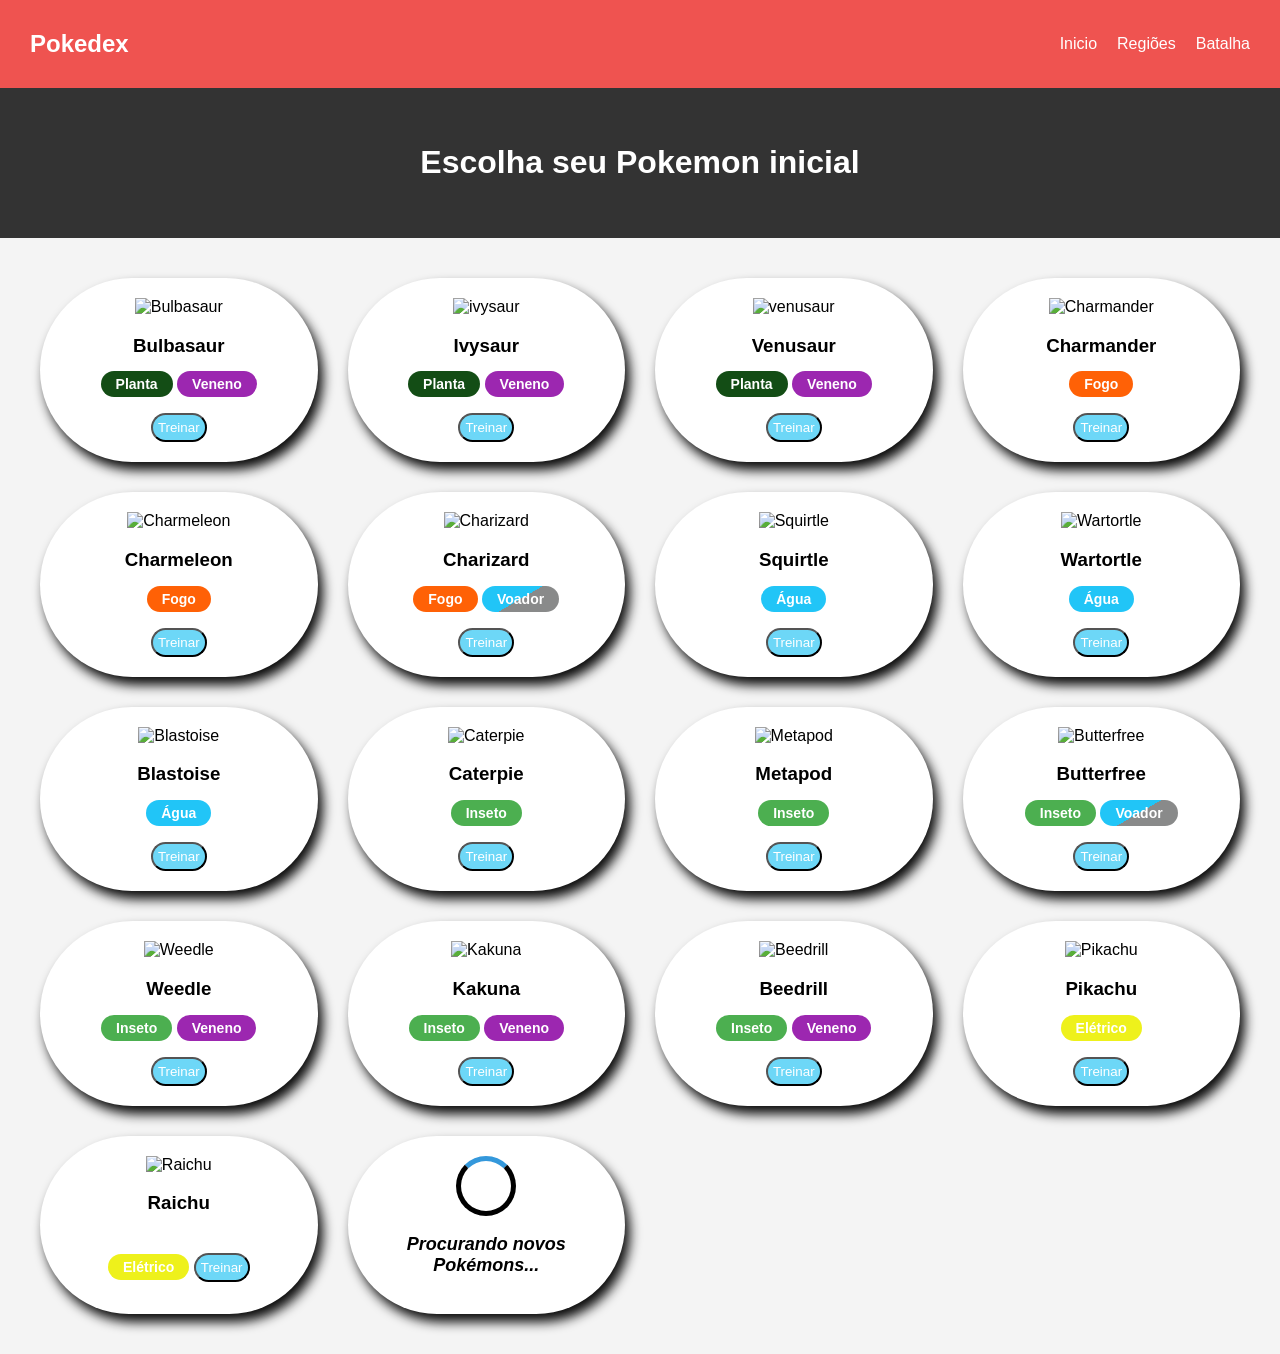
==== commit 6bb10f2d: "Add files via upload" ====
--- a/index.html
+++ b/index.html
@@ -18,7 +18,7 @@
     </nav>
 
     <header class="capa">
-        <h1>Escolha seu Pokemon 
+        <h1>Escolha seu Pokemon
             inicial</h1>
     </header>
 
@@ -26,6 +26,8 @@
         <div class="cartao">
             <img src="https://raw.githubusercontent.com/PokeAPI/sprites/master/sprites/pokemon/other/official-artwork/1.png" alt="Bulbasaur" width="150">
             <h3>Bulbasaur</h3>
+            <div class="esfera"></div>
+            <div class="centro-esfera"></div>
             <div class="Tipos">
                 <span class="badge planta">Planta</span>
                 <span class="badge veneno">Veneno</span>
@@ -35,7 +37,9 @@
            
             <div class="cartao">
                 <img src="https://raw.githubusercontent.com/PokeAPI/sprites/master/sprites/pokemon/other/official-artwork/2.png" alt="ivysaur" width="150">
-                <h3>ivysaur</h3>
+                <h3>Ivysaur</h3>
+                <div class="esfera"></div>
+                <div class="centro-esfera"></div>
                 <div class="Tipos">
                     <span class="badge planta">Planta</span>
                     <span class="badge veneno">Veneno</span>
@@ -47,6 +51,8 @@
             <div class="cartao">
                 <img src="https://raw.githubusercontent.com/PokeAPI/sprites/master/sprites/pokemon/other/official-artwork/3.png" alt="venusaur" width="150">
                 <h3>Venusaur</h3>
+                <div class="esfera"></div>
+                <div class="centro-esfera"></div>
                 <div class="Tipos">
                     <span class="badge planta">Planta</span>
                     <span class="badge veneno">Veneno</span>
@@ -58,6 +64,8 @@
         <div class="cartao">
             <img src="https://raw.githubusercontent.com/PokeAPI/sprites/master/sprites/pokemon/other/official-artwork/4.png" alt="Charmander" width="150">
             <h3>Charmander</h3>
+            <div class="esfera"></div>
+            <div class="centro-esfera"></div>
             <div class="Tipos">
                 <span class="badge fogo">Fogo</span>
             </div>
@@ -67,6 +75,8 @@
         <div class="cartao">
             <img src="https://raw.githubusercontent.com/PokeAPI/sprites/master/sprites/pokemon/other/official-artwork/5.png" alt="Charmeleon" width="150">
             <h3>Charmeleon</h3>
+            <div class="esfera"></div>
+            <div class="centro-esfera"></div>
             <div class="Tipos">
                 <span class="badge fogo">Fogo</span>
             </div>
@@ -76,15 +86,19 @@
         <div class="cartao voar">
             <img src="https://raw.githubusercontent.com/PokeAPI/sprites/master/sprites/pokemon/other/official-artwork/6.png" alt="Charizard" width="150">
             <h3>Charizard</h3>
+            <div class="esfera"></div>
+            <div class="centro-esfera"></div>
             <div class="Tipos">
                 <span class="badge fogo">Fogo</span>
                 <span class="badge voador">Voador</span>
             </div>
             <button class="btn-treinar">Treinar</button>
         </div>
-        <div class="cartao">
+        <div class="cartao tremor">
             <img src="https://raw.githubusercontent.com/PokeAPI/sprites/master/sprites/pokemon/other/official-artwork/7.png" alt="Squirtle" width="150">
             <h3>Squirtle</h3>
+            <div class="esfera"></div>
+            <div class="centro-esfera"></div>
             <div class="Tipos">
                 <span class="badge agua">Água</span>
             </div>
@@ -94,6 +108,8 @@
         <div class="cartao">
             <img src="https://raw.githubusercontent.com/PokeAPI/sprites/master/sprites/pokemon/other/official-artwork/8.png" alt="Wartortle" width="150">
             <h3>Wartortle</h3>
+            <div class="esfera"></div>
+            <div class="centro-esfera"></div>
             <div class="Tipos">
                 <span class="badge agua">Água</span>
             </div>
@@ -103,6 +119,8 @@
         <div class="cartao">
             <img src="https://raw.githubusercontent.com/PokeAPI/sprites/master/sprites/pokemon/other/official-artwork/9.png" alt="Blastoise" width="150">
             <h3>Blastoise</h3>
+            <div class="esfera"></div>
+            <div class="centro-esfera"></div>
             <div class="Tipos">
                 <span class="badge agua">Água</span>
             </div>
@@ -112,6 +130,8 @@
         <div class="cartao">
             <img src="https://raw.githubusercontent.com/PokeAPI/sprites/master/sprites/pokemon/other/official-artwork/10.png" alt="Caterpie" width="150">
             <h3>Caterpie</h3>
+            <div class="esfera"></div>
+            <div class="centro-esfera"></div>
             <div class="Tipos">
                 <span class="badge inseto">Inseto</span>
             </div>
@@ -121,6 +141,8 @@
         <div class="cartao">
             <img src="https://raw.githubusercontent.com/PokeAPI/sprites/master/sprites/pokemon/other/official-artwork/11.png" alt="Metapod" width="150">
             <h3>Metapod</h3>
+            <div class="esfera"></div>
+            <div class="centro-esfera"></div>
             <div class="Tipos">
                 <span class="badge inseto">Inseto</span>
             </div>
@@ -130,6 +152,8 @@
         <div class="cartao voar">
             <img src="https://raw.githubusercontent.com/PokeAPI/sprites/master/sprites/pokemon/other/official-artwork/12.png" alt="Butterfree" width="150">
             <h3>Butterfree</h3>
+            <div class="esfera"></div>
+            <div class="centro-esfera"></div>
             <div class="Tipos">
                 <span class="badge inseto">Inseto</span>
                 <span class="badge voador">Voador</span>
@@ -140,6 +164,8 @@
         <div class="cartao">
             <img src="https://raw.githubusercontent.com/PokeAPI/sprites/master/sprites/pokemon/other/official-artwork/13.png" alt="Weedle" width="150">
             <h3>Weedle</h3>
+            <div class="esfera"></div>
+            <div class="centro-esfera"></div>
             <div class="Tipos">
                 <span class="badge inseto">Inseto</span>
                 <span class="badge veneno">Veneno</span>
@@ -149,6 +175,8 @@
         <div class="cartao">
             <img src="https://raw.githubusercontent.com/PokeAPI/sprites/master/sprites/pokemon/other/official-artwork/14.png" alt="Kakuna" width="150">
             <h3>Kakuna</h3>
+            <div class="esfera"></div>
+            <div class="centro-esfera"></div>
             <div class="Tipos">
                 <span class="badge inseto">Inseto</span>
                 <span class="badge veneno">Veneno</span>
@@ -158,28 +186,43 @@
         <div class="cartao">
             <img src="https://raw.githubusercontent.com/PokeAPI/sprites/master/sprites/pokemon/other/official-artwork/15.png" alt="Beedrill" width="150">
             <h3>Beedrill</h3>
-            <div class="Tipos">
-                <span class="badge inseto">Inseto</span>
-                <span class="badge veneno">Veneno</span>
-            </div>
-            <button class="btn-treinar">Treinar</button>
-        </div>
-
-        <div class="cartao">
+            <div class="esfera"></div>
+            <div class="centro-esfera"></div>
+            <div class="Tipos">
+                <span class="badge inseto">Inseto</span>
+                <span class="badge veneno">Veneno</span>
+            </div>
+            <button class="btn-treinar">Treinar</button>
+        </div>
+
+        <div class="cartao familia-pokemon">
             <img src="https://raw.githubusercontent.com/PokeAPI/sprites/master/sprites/pokemon/other/official-artwork/25.png" alt="Pikachu" width="150">
             <h3>Pikachu</h3>
+            <div class="esfera"></div>
+            <div class="centro-esfera"></div>
             <div class="Tipos">
                 <span class="badge eletrico">Elétrico</span>
             </div>
             <button class="btn-treinar">Treinar</button>
         </div>
-
+        
         <div class="cartao">
             <img src="https://raw.githubusercontent.com/PokeAPI/sprites/master/sprites/pokemon/other/official-artwork/26.png" alt="Raichu" width="150">
             <h3>Raichu</h3>
+            <div class="esfera"></div>
+            <div class="centro-esfera"></div>
             <span class="badge eletrico">Elétrico</span>
             <button class="btn-treinar">Treinar</button>
         </div>
+
+        <div class="cartao procura">
+            <div class="spinner"></div>
+            <div class="esfera"></div>
+            <div class="centro-esfera"></div>
+            <p class="novos">Procurando novos Pokémons...</p>
+        </div>
     </main>
+
+
 </body>
 </html>
--- a/styles.css
+++ b/styles.css
@@ -37,10 +37,19 @@
 
 .cartao {
     background-color: white;
-    border-radius: 15px;
+    border-radius: 200px;
     padding: 20px;
     text-align: center;
     box-shadow: 5px 8px 12px rgba(10, 10, 10, 1);
+    position: relative;
+    z-index: 2;
+    overflow: hidden
+
+}
+
+.cartao img{
+    position: relative;
+    z-index: 2;
 }
 
 .btn-treinar {
@@ -80,7 +89,6 @@
     color: white;
     font-size: 14px;
     font-weight: bold;
-    
 }
 
 .planta {
@@ -96,7 +104,7 @@
 }
 
 .voador{
-     background: linear-gradient(150deg, #21c5f7 50%, #898a8a 50%)
+    background: linear-gradient(150deg, #21c5f7 50%, #898a8a 50%)
 }   
 
 .agua{
@@ -111,7 +119,8 @@
     background-color: #eef11b;
 }
 
-@keyframes andar{
+
+@keyframes pular{
     0%{ transform: translateY(0px);}
 
     25%{ transform: translateY(15px); }
@@ -124,5 +133,117 @@
 }
 
 .cartao img {
-    animation: andar 3s linear infinite;
+    animation: pular 3s linear infinite;
+}
+
+@keyframes voo{
+    0%{ transform: translate(0px,0px); }
+    25%{ transform: translate(30px, 0px);}
+    50%{ transform: translate(0px, -30px);}
+    75%{ transform: translate(-30px, 0px); }
+    100%{ transform: translate(0px, 0px); }
+}
+
+.voar:hover img {
+    animation: voo 3s linear infinite;
+}
+
+@keyframes abanar {
+    0% { transform: translateX(0px); }
+    25% { transform: translateX(-10px); }
+    50% { transform: translateX(10px); }
+    75% { transform: translateX(-10px); }
+    100% { transform: translateX(0px); }
+}
+
+.tremor:hover img {
+    animation: abanar 0.3s ease infinite;
+}
+
+.spinner{
+    width: 50px;
+    height: 50px;
+    border: 5px solid black;
+    border-top: 5px solid #3498db;
+    border-radius: 50%;
+    animation: girar 1s linear infinite;
+}
+
+@keyframes girar {
+    0% { transform: rotate(0deg); }
+    100% { transform: rotate(360deg); }
+}
+
+.procura{
+    display: flex;
+    flex-direction: column; 
+    align-items: center;  
+    justify-content: space-around;
+}
+
+.novos{
+    font-size: 18px;
+    font-style: oblique;
+    font-weight: bolder;
+}
+
+.procura:hover{
+    background-color: rgb(81, 81, 81);
+
+}
+.procura:hover .spinner{
+    border: 5px solid white;
+    border-top: 5px solid #e20fb4;
+    
+}
+
+.cartao:hover{
+    background: linear-gradient(to bottom, #ff0000 49%, #000000 49%, #000000 51%, #ffffff 51%);
+    border: black solid 5px;
+    border-collapse: 5px solid rgb(79, 19, 243);
+    
+}
+
+.esfera {
+    overflow: hidden;
+    opacity: 0;
+    max-height: 0;
+    width: 50px;
+    height: 50px;
+    background-color: #ffffff;
+    border-radius: 50%;
+    box-shadow: 0 10px 20px rgba(0,0,0,0.3); 
+    border: 4px solid #000000;  
+    position: absolute;
+    z-index: 1;
+    top: 50%;
+    left: 50%;
+    transform: translate(-50%, -50%)
+}
+
+.cartao:hover .esfera{
+    opacity: 1;
+    max-height: 50px;    
+}
+
+.centro-esfera{
+    overflow: hidden;
+    opacity: 0;
+    max-height: 0;
+    width: 30px;
+    height: 30px;
+    background-color: #fcfbfb;
+    border-radius: 50%;
+    border: 2px solid #000000;  
+    position: absolute;
+    z-index: 1;
+    top: 50%;
+    left: 50%;
+    transform: translate(-50%, -50%)
+}
+
+.cartao:hover .centro-esfera{
+    opacity: 1;
+    max-height: 30px;
+
 }
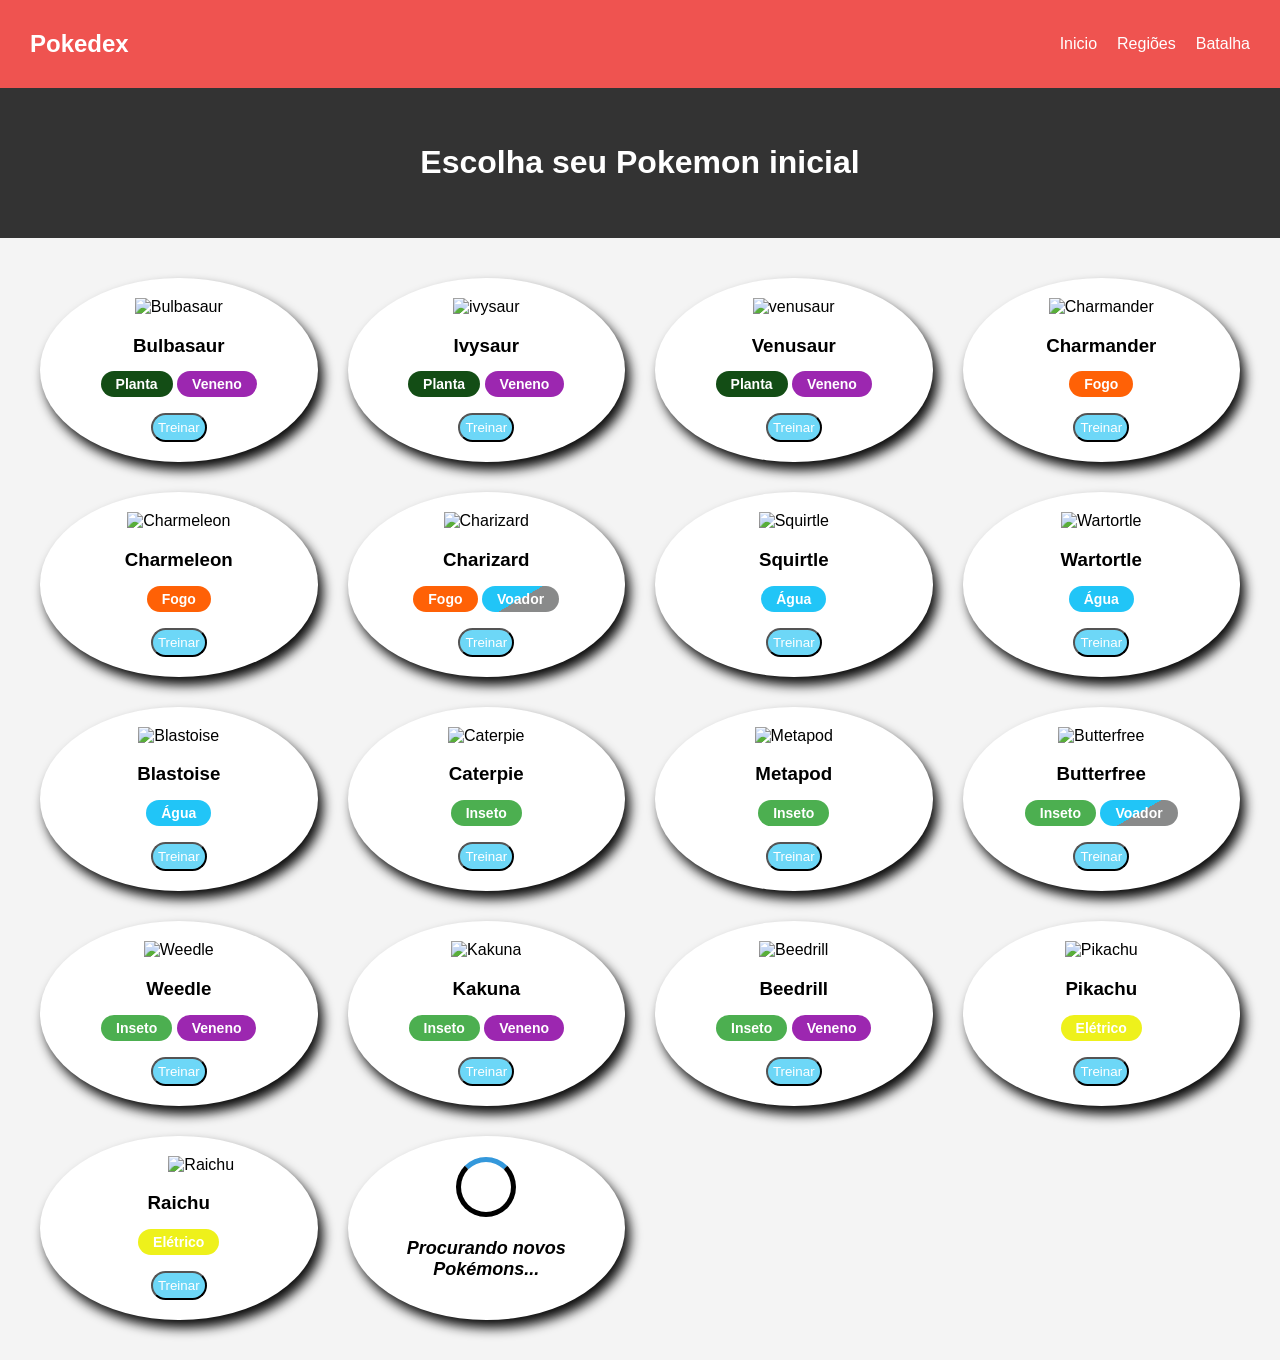
==== commit b3e8e168: "Add files via upload" ====
--- a/index.html
+++ b/index.html
@@ -105,7 +105,7 @@
             <button class="btn-treinar">Treinar</button>
         </div>
 
-        <div class="cartao">
+        <div class="cartao tremor">
             <img src="https://raw.githubusercontent.com/PokeAPI/sprites/master/sprites/pokemon/other/official-artwork/8.png" alt="Wartortle" width="150">
             <h3>Wartortle</h3>
             <div class="esfera"></div>
@@ -116,7 +116,7 @@
             <button class="btn-treinar">Treinar</button>
         </div>
 
-        <div class="cartao">
+        <div class="cartao tremor">
             <img src="https://raw.githubusercontent.com/PokeAPI/sprites/master/sprites/pokemon/other/official-artwork/9.png" alt="Blastoise" width="150">
             <h3>Blastoise</h3>
             <div class="esfera"></div>
@@ -207,11 +207,13 @@
         </div>
         
         <div class="cartao">
-            <img src="https://raw.githubusercontent.com/PokeAPI/sprites/master/sprites/pokemon/other/official-artwork/26.png" alt="Raichu" width="150">
+            <img class="img-raichu" src="https://raw.githubusercontent.com/PokeAPI/sprites/master/sprites/pokemon/other/official-artwork/26.png" alt="Raichu" width="150">
             <h3>Raichu</h3>
             <div class="esfera"></div>
             <div class="centro-esfera"></div>
-            <span class="badge eletrico">Elétrico</span>
+           <div class="Tipos">
+                <span class="badge eletrico">Elétrico</span>
+            </div>
             <button class="btn-treinar">Treinar</button>
         </div>
 
--- a/styles.css
+++ b/styles.css
@@ -37,7 +37,7 @@
 
 .cartao {
     background-color: white;
-    border-radius: 200px;
+    border-radius: 50%;
     padding: 20px;
     text-align: center;
     box-shadow: 5px 8px 12px rgba(10, 10, 10, 1);
@@ -245,5 +245,8 @@
 .cartao:hover .centro-esfera{
     opacity: 1;
     max-height: 30px;
-
+}
+
+.img-raichu{
+    padding-left: 45px;
 }
